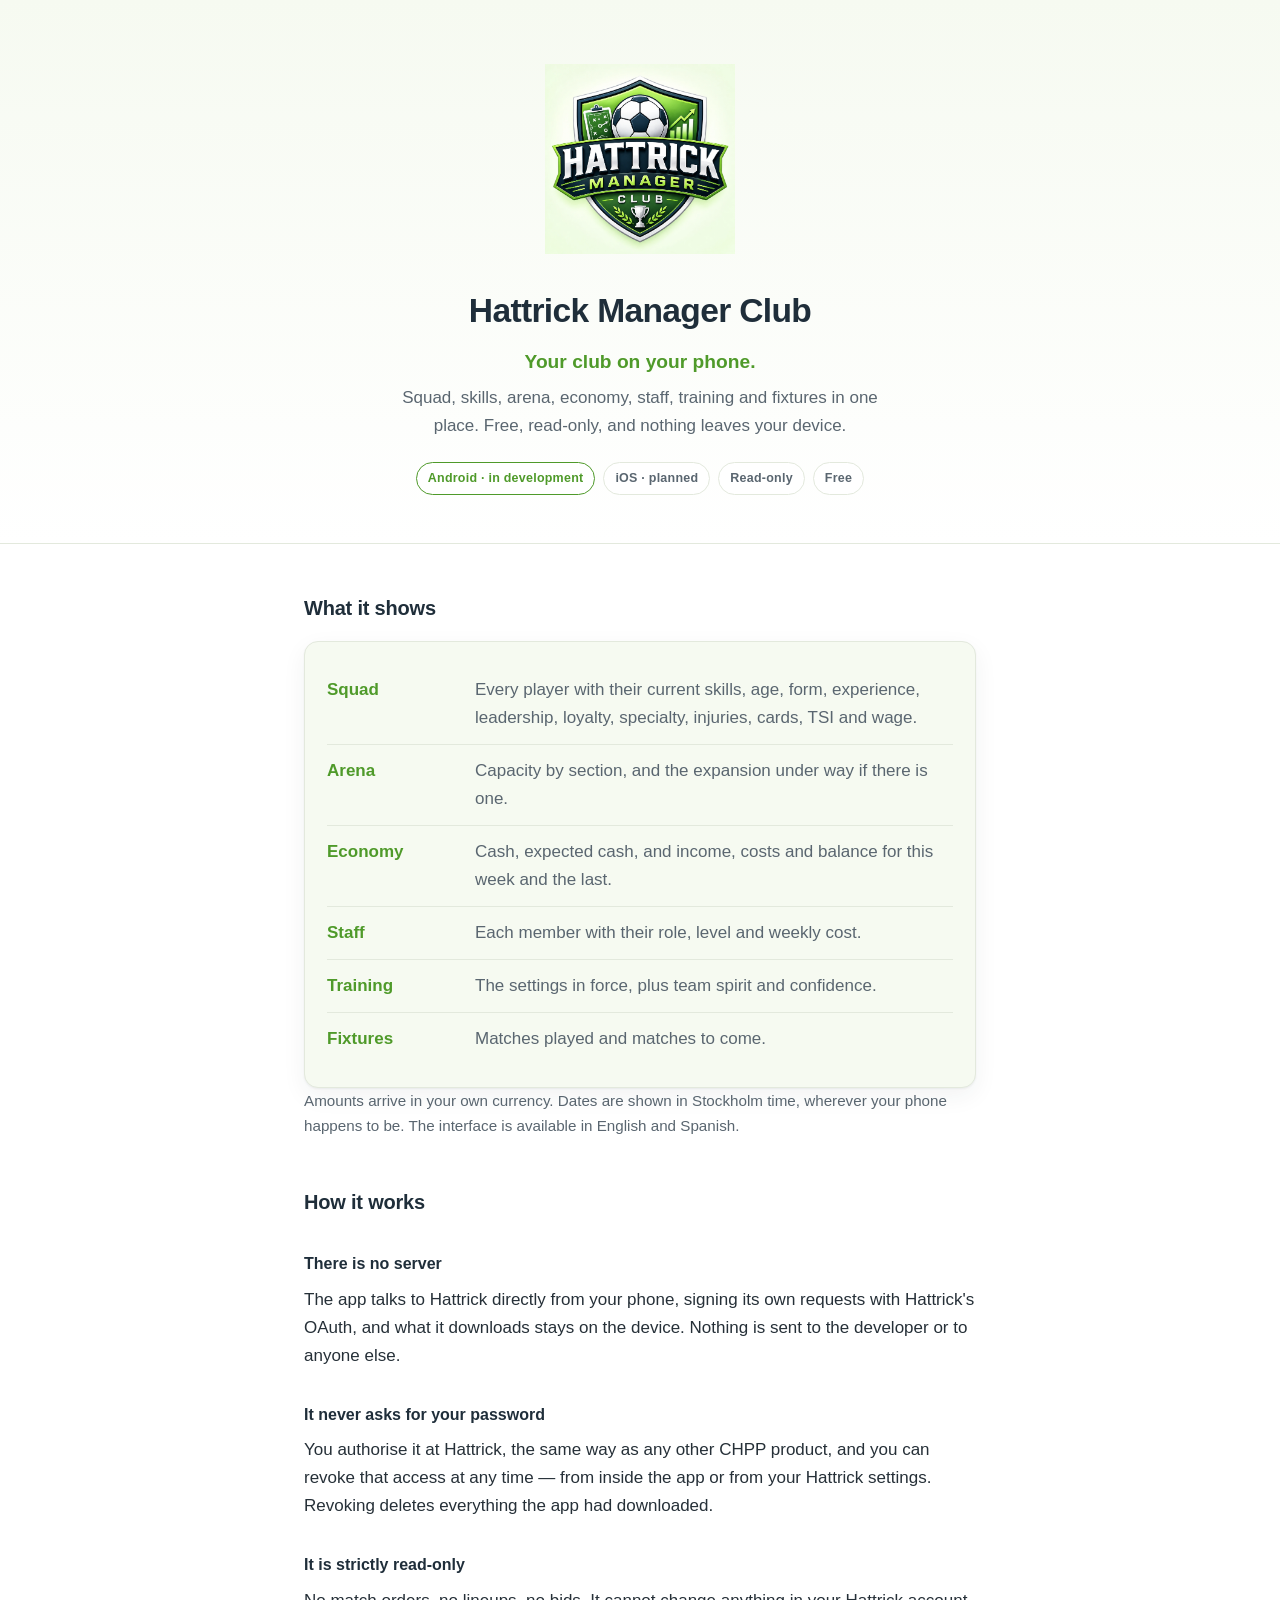
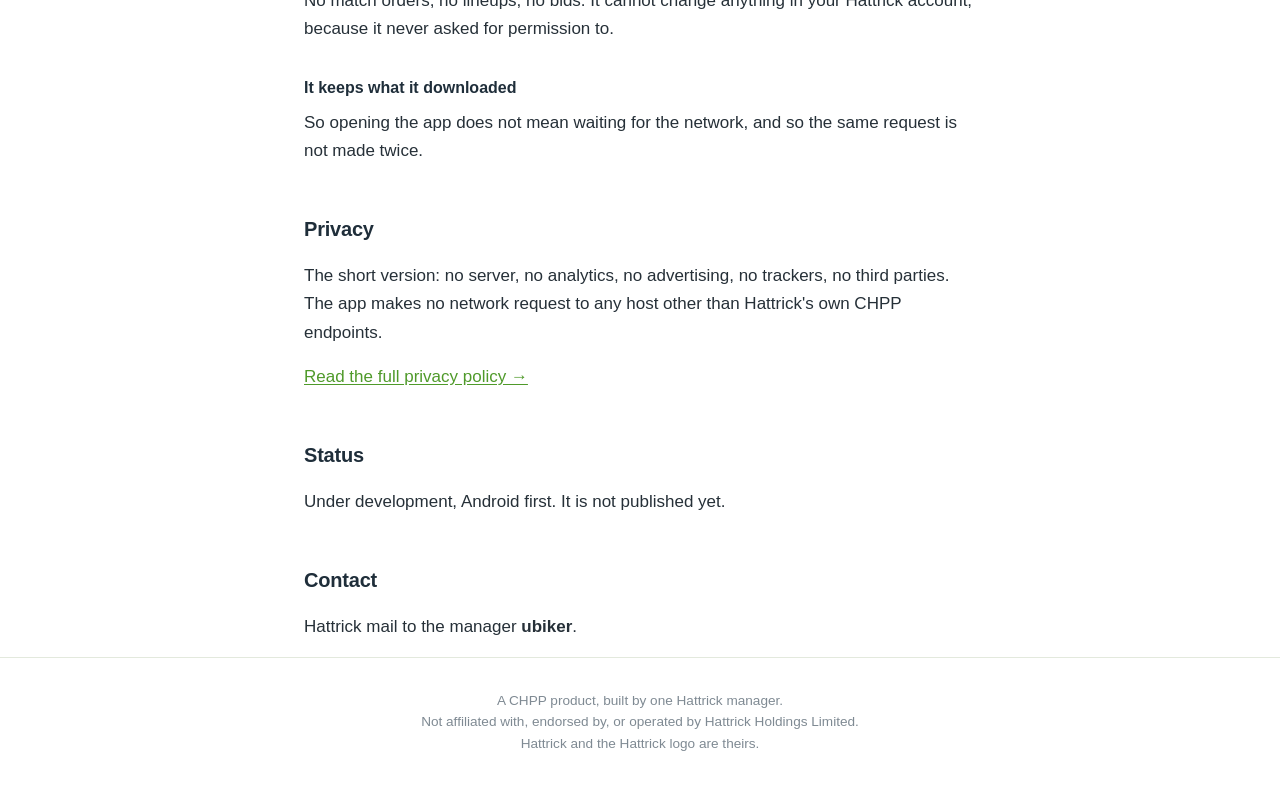
==== index.html @ b8177b1e "feat: pagina de producto y politica de privacidad de Hattrick Manager Club" ====
<!doctype html>
<html lang="en">
<head>
<meta charset="utf-8">
<meta name="viewport" content="width=device-width, initial-scale=1">
<title>Hattrick Manager Club</title>
<meta name="description" content="A free, read-only CHPP app that shows a Hattrick manager their own club on their phone. No server, nothing leaves your device.">
<link rel="icon" href="logo.webp">
<link rel="stylesheet" href="style.css">
</head>
<body>

<header>
  <img src="logo.webp" alt="Hattrick Manager Club">
  <h1>Hattrick Manager Club</h1>
  <p class="tagline">Your club on your phone.</p>
  <p class="sub">Squad, skills, arena, economy, staff, training and fixtures in one place. Free, read-only, and nothing leaves your device.</p>
  <div class="chips">
    <span class="chip on">Android · in development</span>
    <span class="chip">iOS · planned</span>
    <span class="chip">Read-only</span>
    <span class="chip">Free</span>
  </div>
</header>

<main class="wrap">

  <h2>What it shows</h2>
  <div class="card">
    <dl class="features">
      <div><dt>Squad</dt><dd>Every player with their current skills, age, form, experience, leadership, loyalty, specialty, injuries, cards, TSI and wage.</dd></div>
      <div><dt>Arena</dt><dd>Capacity by section, and the expansion under way if there is one.</dd></div>
      <div><dt>Economy</dt><dd>Cash, expected cash, and income, costs and balance for this week and the last.</dd></div>
      <div><dt>Staff</dt><dd>Each member with their role, level and weekly cost.</dd></div>
      <div><dt>Training</dt><dd>The settings in force, plus team spirit and confidence.</dd></div>
      <div><dt>Fixtures</dt><dd>Matches played and matches to come.</dd></div>
    </dl>
  </div>
  <p class="note">Amounts arrive in your own currency. Dates are shown in Stockholm time, wherever your phone happens to be. The interface is available in English and Spanish.</p>

  <h2>How it works</h2>

  <h3>There is no server</h3>
  <p>The app talks to Hattrick directly from your phone, signing its own requests with Hattrick's OAuth, and what it downloads stays on the device. Nothing is sent to the developer or to anyone else.</p>

  <h3>It never asks for your password</h3>
  <p>You authorise it at Hattrick, the same way as any other CHPP product, and you can revoke that access at any time — from inside the app or from your Hattrick settings. Revoking deletes everything the app had downloaded.</p>

  <h3>It is strictly read-only</h3>
  <p>No match orders, no lineups, no bids. It cannot change anything in your Hattrick account, because it never asked for permission to.</p>

  <h3>It keeps what it downloaded</h3>
  <p>So opening the app does not mean waiting for the network, and so the same request is not made twice.</p>

  <h2>Privacy</h2>
  <p>The short version: no server, no analytics, no advertising, no trackers, no third parties. The app makes no network request to any host other than Hattrick's own CHPP endpoints.</p>
  <p><a href="privacy.html">Read the full privacy policy →</a></p>

  <h2>Status</h2>
  <p>Under development, Android first. It is not published yet.</p>

  <h2>Contact</h2>
  <p>Hattrick mail to the manager <strong>ubiker</strong>.</p>

</main>

<footer>
  A CHPP product, built by one Hattrick manager.<br>
  Not affiliated with, endorsed by, or operated by Hattrick Holdings Limited.<br>
  Hattrick and the Hattrick logo are theirs.
</footer>

</body>
</html>
---- style.css ----
:root {
  --brand: #4f9a2a;
  --brand-bright: #8bd04a;
  --slate: #1f2e3a;
  --ground: #ffffff;
  --surface: #f6faf1;
  --ink: #263038;
  --ink-soft: #5a6670;
  --ink-faint: #7f8a93;
  --rule: #e3e9dd;
  --shadow: 0 1px 2px rgba(31, 46, 58, .06), 0 8px 24px rgba(31, 46, 58, .06);
}

@media (prefers-color-scheme: dark) {
  :root {
    --brand: #8bd04a;
    --brand-bright: #a6e065;
    --slate: #e8edf1;
    --ground: #12181d;
    --surface: #1a2228;
    --ink: #dde4ea;
    --ink-soft: #9aa6b0;
    --ink-faint: #7b868f;
    --rule: #28323a;
    --shadow: none;
  }
}

* { box-sizing: border-box; }

body {
  margin: 0;
  background: var(--ground);
  color: var(--ink);
  font: 17px/1.65 -apple-system, BlinkMacSystemFont, "Segoe UI", Roboto, "Helvetica Neue", Arial, sans-serif;
  -webkit-font-smoothing: antialiased;
}

.wrap { max-width: 720px; margin: 0 auto; padding: 0 24px; }

header {
  text-align: center;
  padding: 64px 24px 48px;
  background: linear-gradient(180deg, var(--surface), var(--ground));
  border-bottom: 1px solid var(--rule);
}

header img { width: 190px; max-width: 60%; height: auto; }

h1 {
  margin: 20px 0 8px;
  font-size: 2.1rem;
  letter-spacing: -.02em;
  color: var(--slate);
}

.tagline { margin: 0 0 6px; font-size: 1.2rem; font-weight: 600; color: var(--brand); }
.sub { margin: 0; color: var(--ink-soft); max-width: 30em; margin-inline: auto; }

.chips { margin-top: 22px; display: flex; flex-wrap: wrap; gap: 8px; justify-content: center; }

.chip {
  font-size: .78rem;
  font-weight: 600;
  letter-spacing: .02em;
  padding: 5px 11px;
  border-radius: 999px;
  border: 1px solid var(--rule);
  background: var(--ground);
  color: var(--ink-soft);
}

.chip.on { border-color: var(--brand); color: var(--brand); }

main { padding: 8px 0 56px; }

h2 {
  margin: 48px 0 16px;
  font-size: 1.25rem;
  letter-spacing: -.01em;
  color: var(--slate);
}

h3 { margin: 32px 0 8px; font-size: 1rem; color: var(--slate); }

p { margin: 0 0 16px; }

a { color: var(--brand); text-underline-offset: 2px; }

.card {
  border: 1px solid var(--rule);
  border-radius: 14px;
  background: var(--surface);
  padding: 4px 22px;
  box-shadow: var(--shadow);
}

dl.features { margin: 0; padding: 18px 0; }
dl.features > div { display: grid; grid-template-columns: 130px 1fr; gap: 4px 18px; padding: 12px 0; border-top: 1px solid var(--rule); }
dl.features > div:first-child { border-top: 0; }
dl.features dt { font-weight: 700; color: var(--brand); }
dl.features dd { margin: 0; color: var(--ink-soft); }

ul.plain { margin: 0 0 16px; padding-left: 1.15em; }
ul.plain li { margin-bottom: 8px; }

.note { color: var(--ink-soft); font-size: .95rem; }

table { width: 100%; border-collapse: collapse; margin: 0 0 20px; font-size: .95rem; }
th, td { text-align: left; padding: 11px 12px; border-bottom: 1px solid var(--rule); vertical-align: top; }
th { color: var(--slate); font-size: .82rem; text-transform: uppercase; letter-spacing: .04em; }
td:first-child { font-weight: 600; }

footer {
  border-top: 1px solid var(--rule);
  padding: 32px 24px 56px;
  text-align: center;
  color: var(--ink-faint);
  font-size: .85rem;
  line-height: 1.6;
}

footer a { color: var(--ink-soft); }

.back { display: inline-block; margin: 28px 0 0; font-size: .9rem; }

@media (max-width: 560px) {
  header { padding: 44px 20px 36px; }
  h1 { font-size: 1.7rem; }
  dl.features > div { grid-template-columns: 1fr; gap: 2px; }
  table { font-size: .9rem; }
  th, td { padding: 9px 8px; }
}
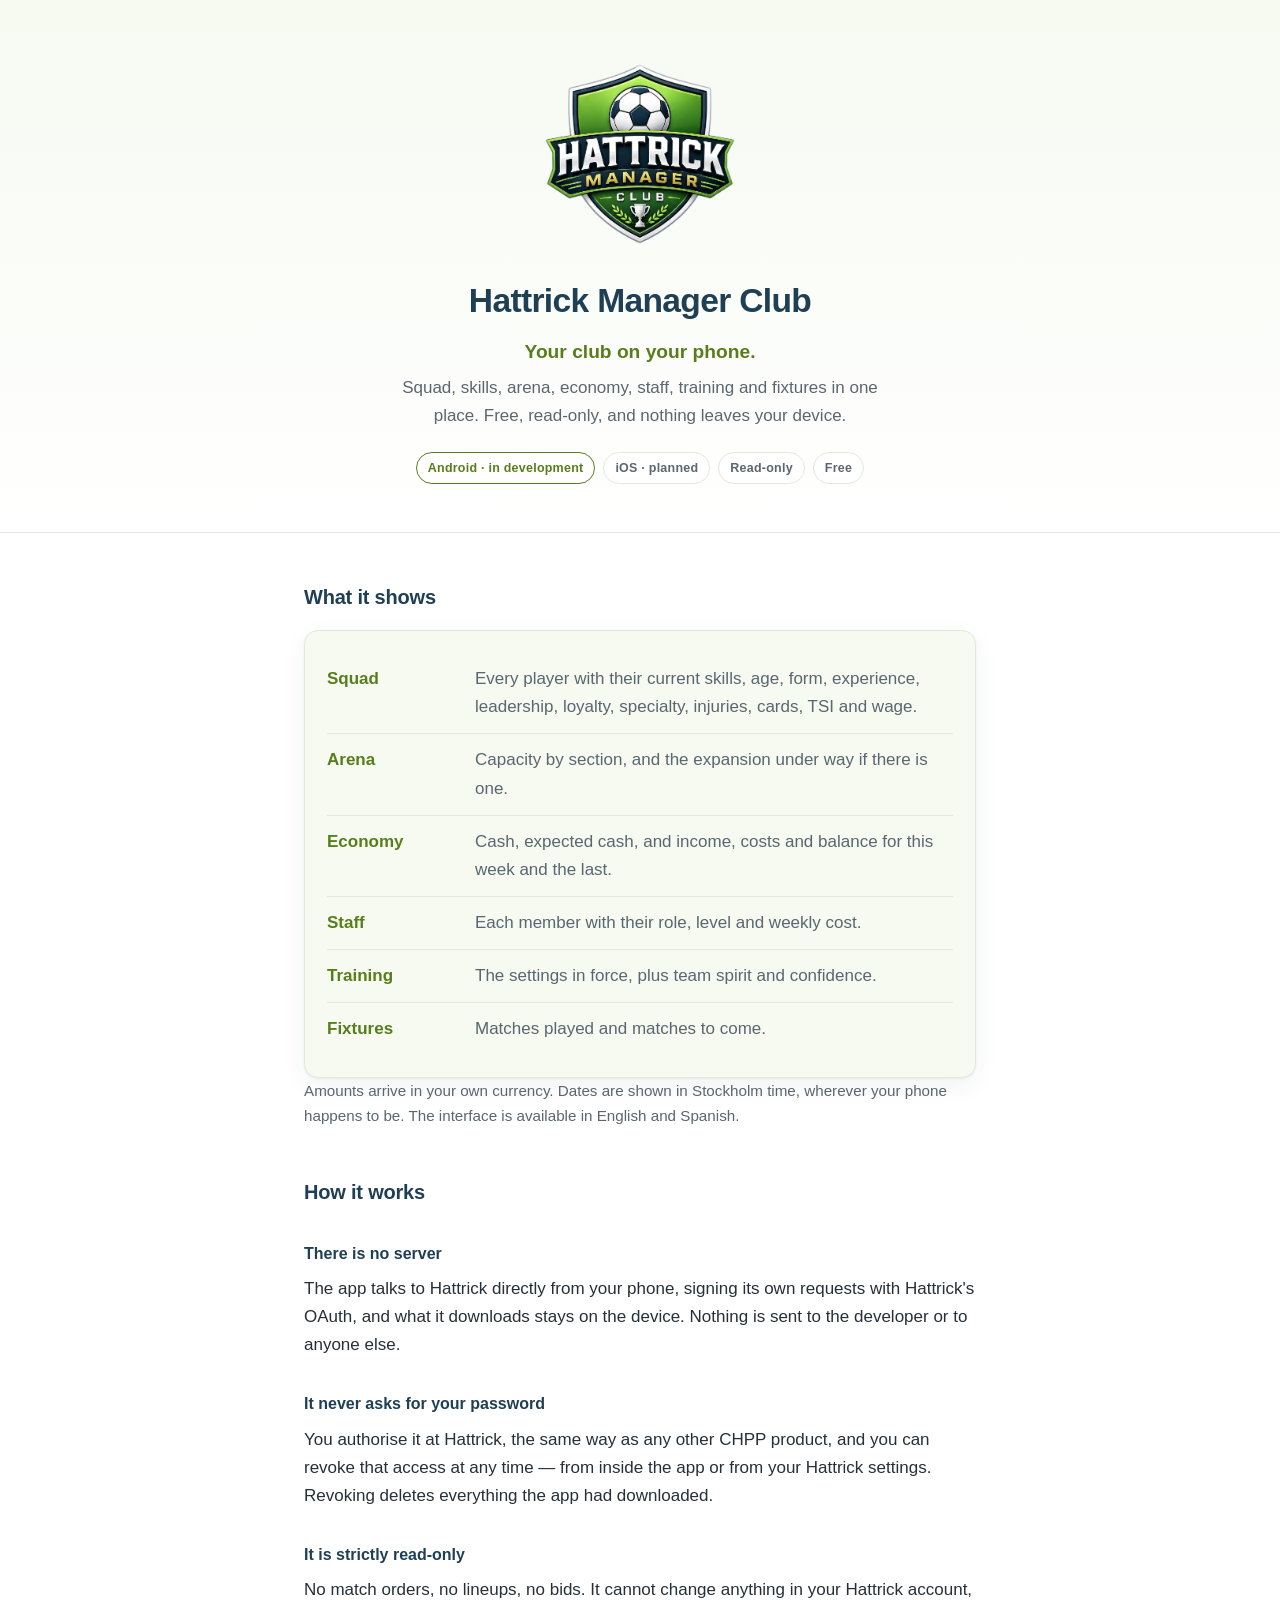
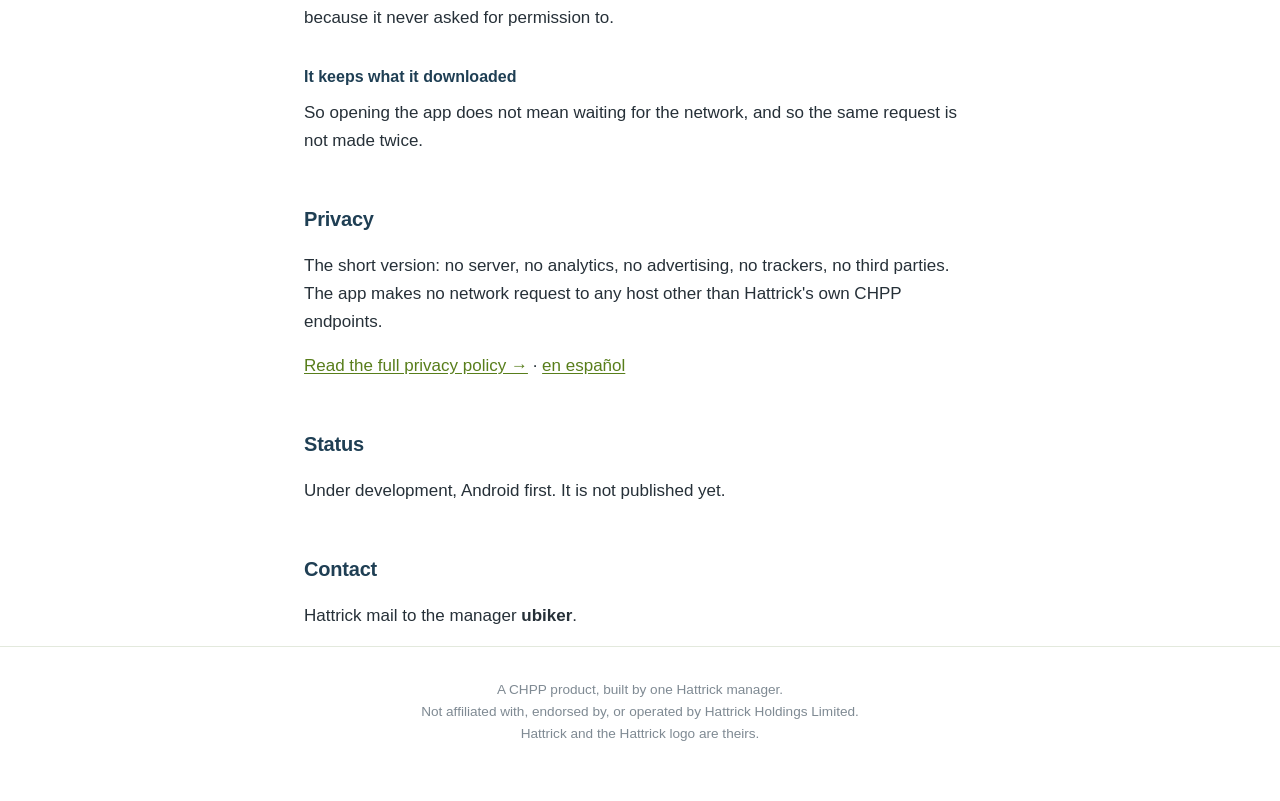
==== commit 97869c7e: "privacy: version en espanol, enlazada desde la inglesa y desde la portada" ====
--- a/index.html
+++ b/index.html
@@ -54,7 +54,7 @@
 
   <h2>Privacy</h2>
   <p>The short version: no server, no analytics, no advertising, no trackers, no third parties. The app makes no network request to any host other than Hattrick's own CHPP endpoints.</p>
-  <p><a href="privacy.html">Read the full privacy policy →</a></p>
+  <p><a href="privacy.html">Read the full privacy policy →</a> · <a href="privacidad.html">en español</a></p>
 
   <h2>Status</h2>
   <p>Under development, Android first. It is not published yet.</p>
--- a/style.css
+++ b/style.css
@@ -1,7 +1,7 @@
 :root {
-  --brand: #4f9a2a;
-  --brand-bright: #8bd04a;
-  --slate: #1f2e3a;
+  --brand: #587e1b;
+  --brand-bright: #b1e956;
+  --slate: #1f3f54;
   --ground: #ffffff;
   --surface: #f6faf1;
   --ink: #263038;
@@ -13,8 +13,8 @@
 
 @media (prefers-color-scheme: dark) {
   :root {
-    --brand: #8bd04a;
-    --brand-bright: #a6e065;
+    --brand: #a5d95a;
+    --brand-bright: #b1e956;
     --slate: #e8edf1;
     --ground: #12181d;
     --surface: #1a2228;
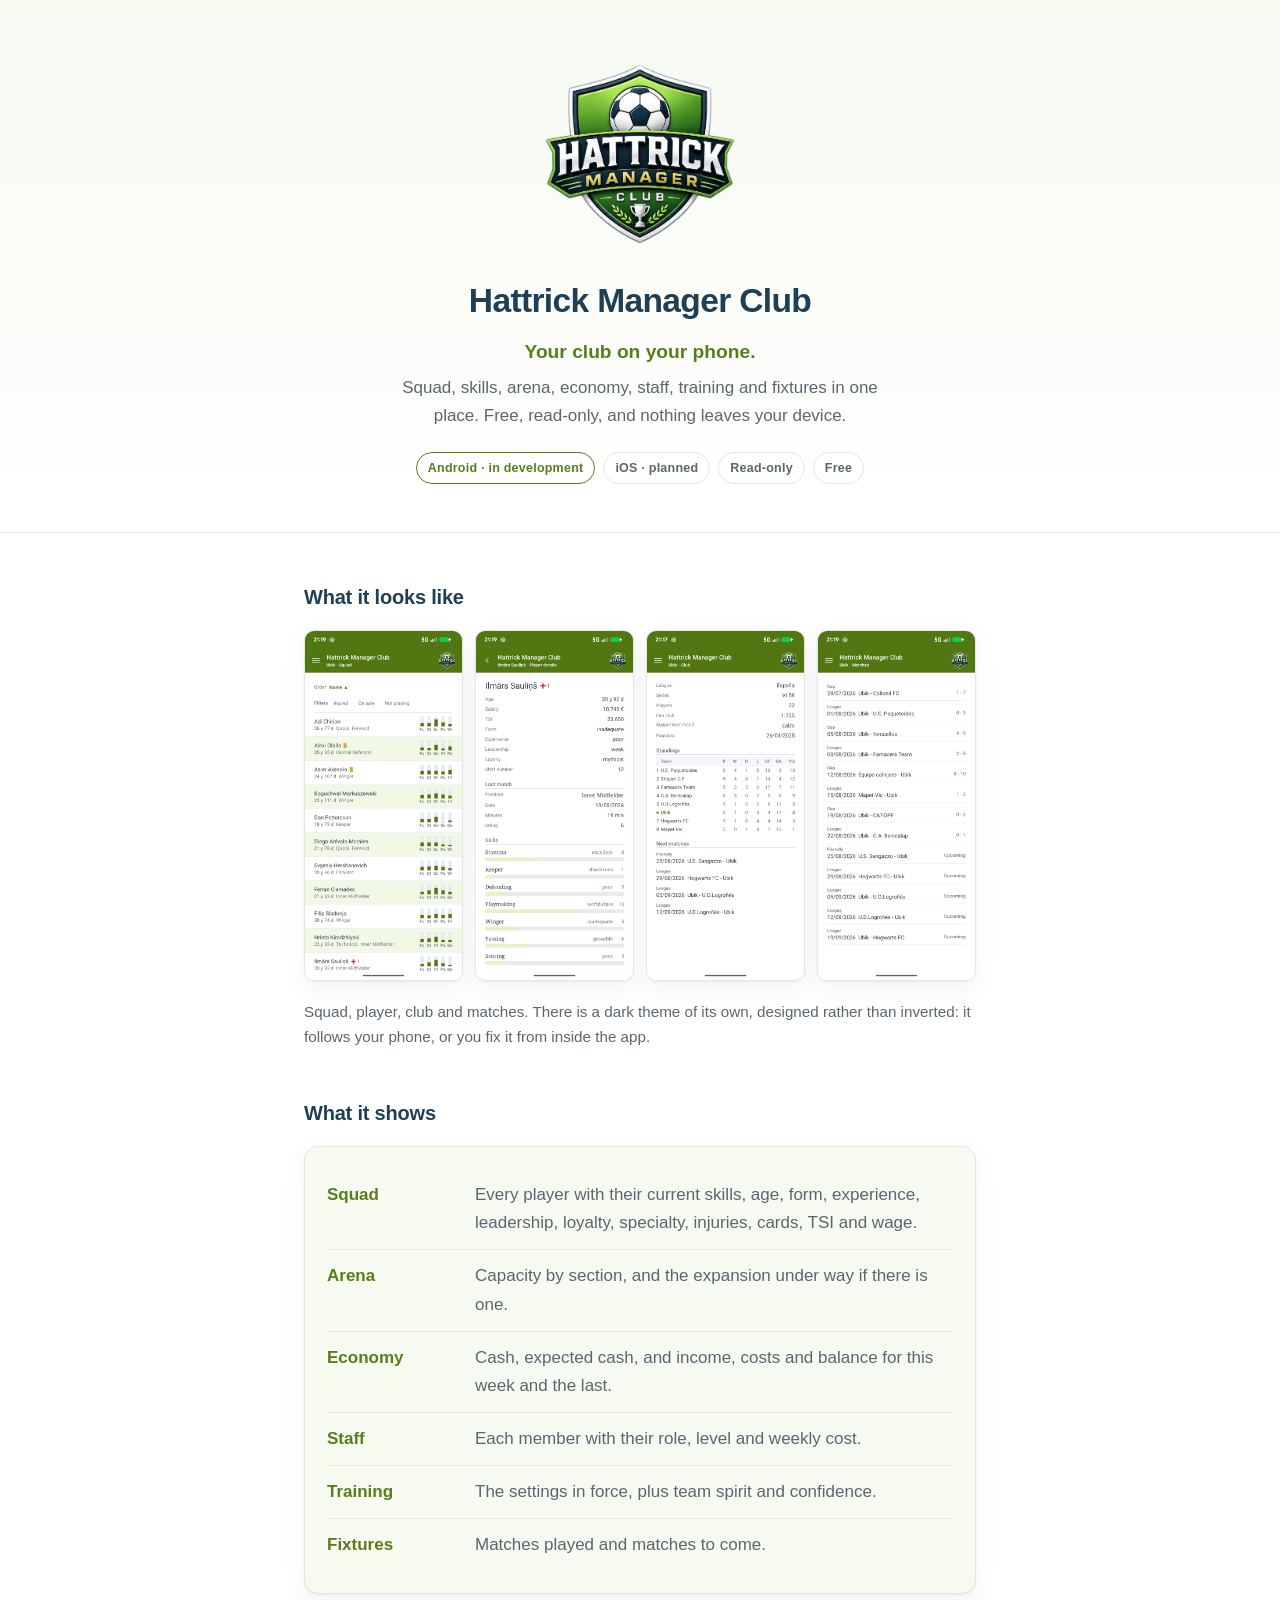
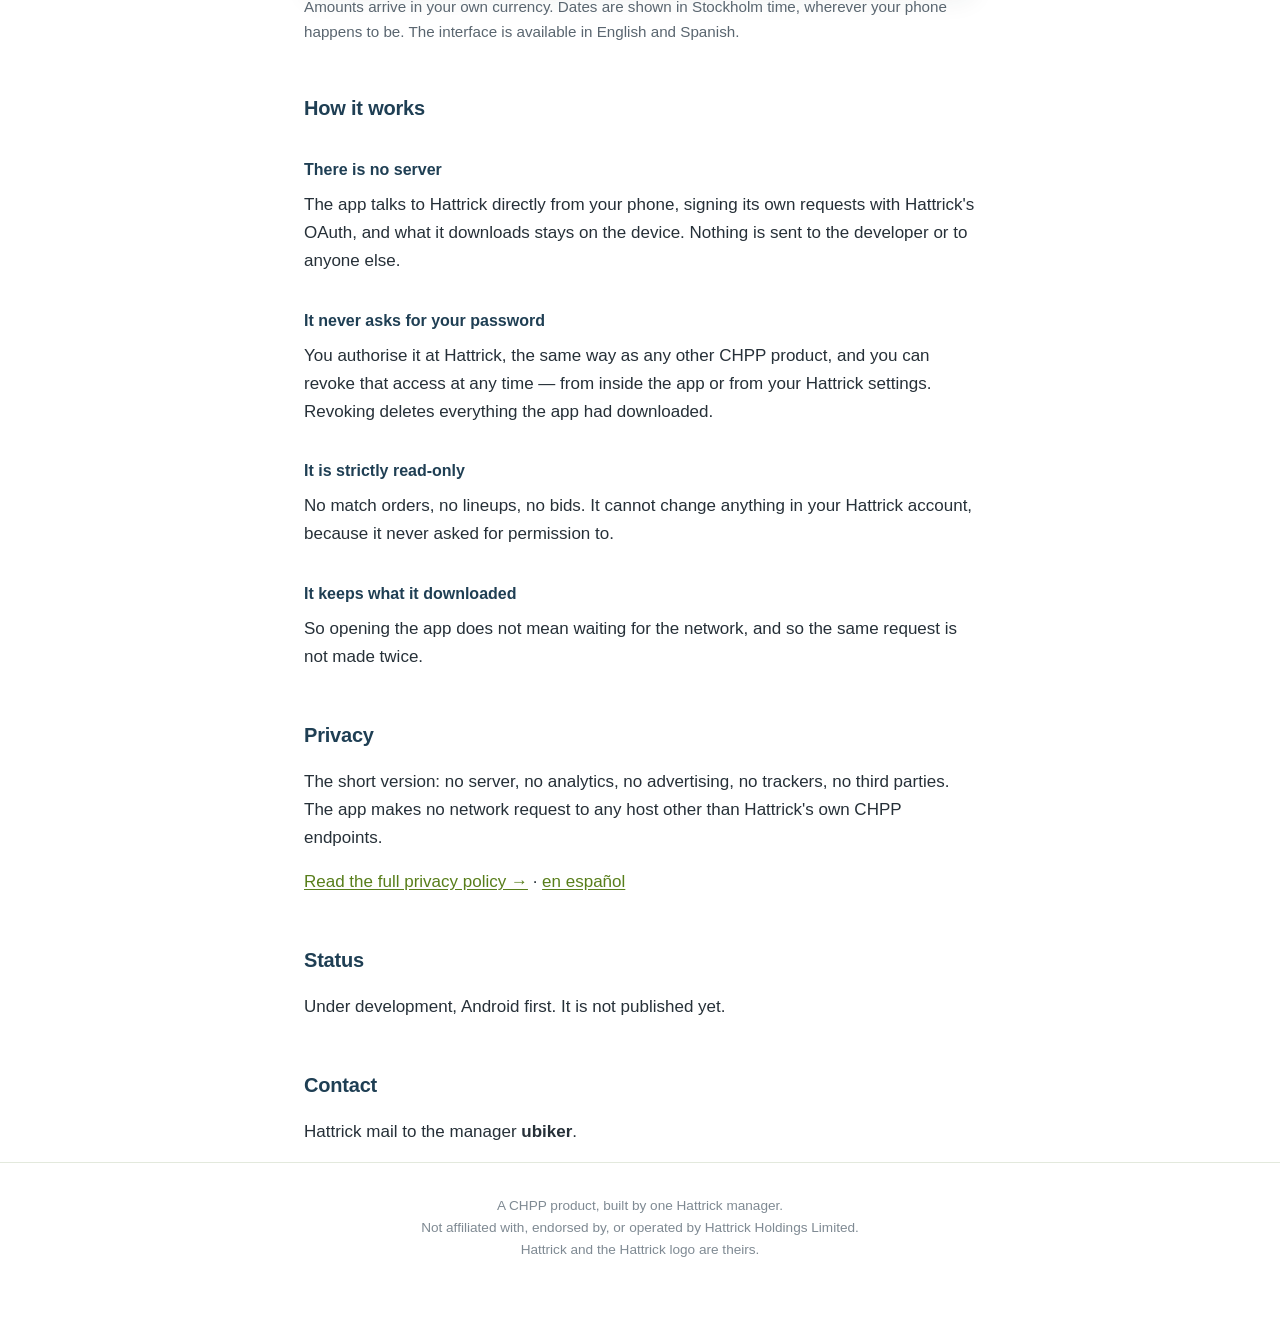
==== commit 94dd8a98: "pagina: las capturas en la portada, cada tema con las suyas, y la puerta que de verdad hay Co-Author" ====
--- a/index.html
+++ b/index.html
@@ -24,6 +24,36 @@
 </header>
 
 <main class="wrap">
+
+  <h2>What it looks like</h2>
+  <div class="shots">
+    <a href="shots/squad.png">
+      <picture>
+        <source srcset="shots/squad-dark.png" media="(prefers-color-scheme: dark)">
+        <img src="shots/squad.png" width="540" height="1200" loading="lazy" alt="Squad list: every player with age, position and five skill tracks">
+      </picture>
+    </a>
+    <a href="shots/player.png">
+      <picture>
+        <source srcset="shots/player-dark.png" media="(prefers-color-scheme: dark)">
+        <img src="shots/player.png" width="540" height="1200" loading="lazy" alt="Player details: form, experience, last match and every skill">
+      </picture>
+    </a>
+    <a href="shots/club.png">
+      <picture>
+        <source srcset="shots/club-dark.png" media="(prefers-color-scheme: dark)">
+        <img src="shots/club.png" width="540" height="1200" loading="lazy" alt="Club: the league standing with your team marked, and the fixtures ahead">
+      </picture>
+    </a>
+    <a href="shots/matches.png">
+      <picture>
+        <source srcset="shots/matches-dark.png" media="(prefers-color-scheme: dark)">
+        <img src="shots/matches.png" width="540" height="1200" loading="lazy" alt="Matches: every fixture with its competition, date and result">
+      </picture>
+    </a>
+  </div>
+  <p class="note">Squad, player, club and matches. There is a dark theme of its own, designed rather than
+  inverted: it follows your phone, or you fix it from inside the app.</p>
 
   <h2>What it shows</h2>
   <div class="card">
--- a/style.css
+++ b/style.css
@@ -101,6 +101,9 @@
 dl.features dt { font-weight: 700; color: var(--brand); }
 dl.features dd { margin: 0; color: var(--ink-soft); }
 
+.shots { display: grid; grid-template-columns: repeat(4, 1fr); gap: 12px; margin: 0 0 18px; }
+.shots img { width: 100%; height: auto; display: block; border: 1px solid var(--rule); border-radius: 10px; box-shadow: var(--shadow); }
+
 ul.plain { margin: 0 0 16px; padding-left: 1.15em; }
 ul.plain li { margin-bottom: 8px; }
 
@@ -128,6 +131,7 @@
   header { padding: 44px 20px 36px; }
   h1 { font-size: 1.7rem; }
   dl.features > div { grid-template-columns: 1fr; gap: 2px; }
+  .shots { grid-template-columns: repeat(2, 1fr); gap: 10px; }
   table { font-size: .9rem; }
   th, td { padding: 9px 8px; }
 }
